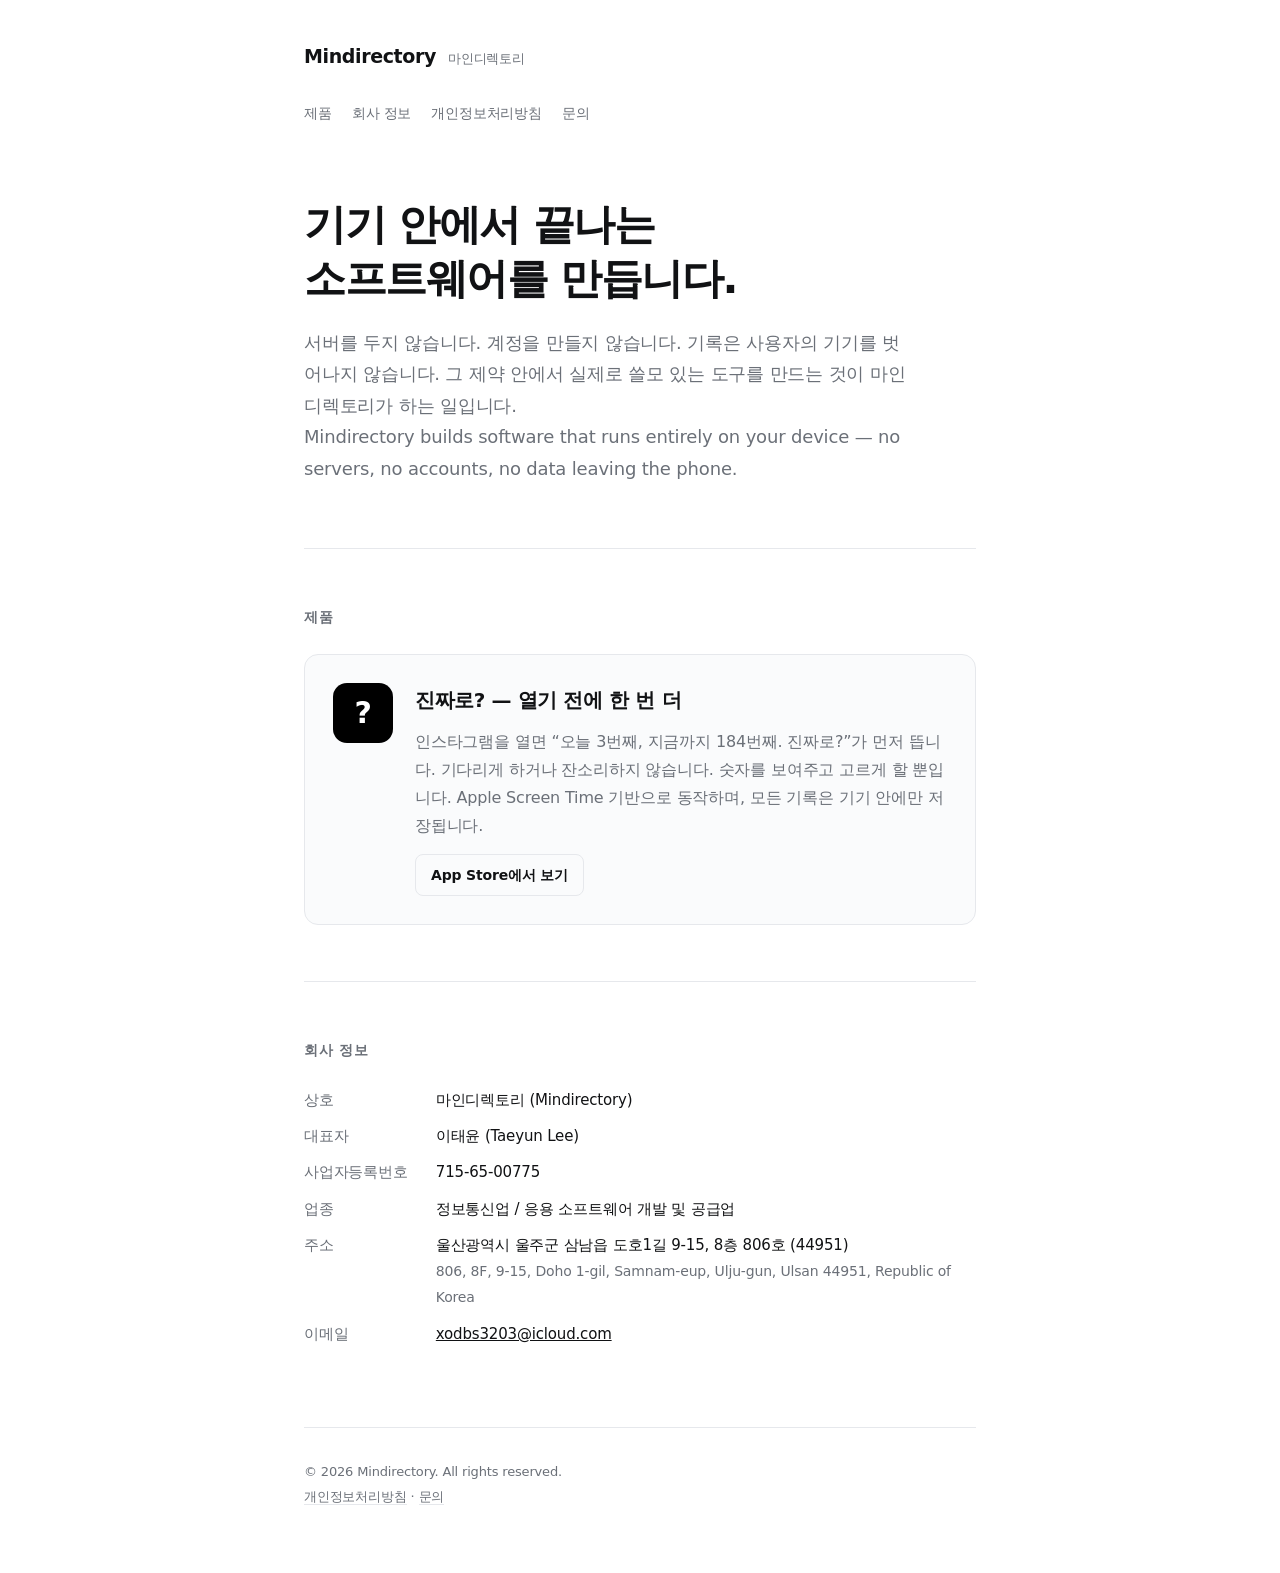
==== index.html @ 63dc5917 "feat: 마인디렉토리 회사 사이트 Google Play 조직 계정 등록에 필요한 조직 웹사이트다. 회사 정보(상호·대표자·사업자등록번호·국문/영문 주소)를 실어 D-U-N-S 및" ====
<!doctype html>
<html lang="ko">
<head>
<meta charset="utf-8">
<meta name="viewport" content="width=device-width, initial-scale=1">
<title>Mindirectory — 마인디렉토리</title>
<meta name="description" content="마인디렉토리(Mindirectory)는 기기 안에서 끝나는 소프트웨어를 만듭니다. 대표 제품: 진짜로? — 스크린타임 앱차단.">
<link rel="stylesheet" href="style.css">
</head>
<body>
<div class="wrap">

  <header>
    <a class="brand" href="./"><b>Mindirectory</b><span>마인디렉토리</span></a>
    <nav>
      <a href="#products">제품</a>
      <a href="#company">회사 정보</a>
      <a href="privacy.html">개인정보처리방침</a>
      <a href="mailto:xodbs3203@icloud.com">문의</a>
    </nav>
  </header>

  <section class="hero">
    <h1>기기 안에서 끝나는<br>소프트웨어를 만듭니다.</h1>
    <p>서버를 두지 않습니다. 계정을 만들지 않습니다. 기록은 사용자의 기기를 벗어나지 않습니다.
       그 제약 안에서 실제로 쓸모 있는 도구를 만드는 것이 마인디렉토리가 하는 일입니다.</p>
    <p class="en">Mindirectory builds software that runs entirely on your device —
       no servers, no accounts, no data leaving the phone.</p>
  </section>

  <hr>

  <section id="products">
    <h2>제품</h2>
    <div class="card">
      <div class="icon">?</div>
      <div class="body">
        <h3>진짜로? — 열기 전에 한 번 더</h3>
        <p>인스타그램을 열면 “오늘 3번째, 지금까지 184번째. 진짜로?”가 먼저 뜹니다.
           기다리게 하거나 잔소리하지 않습니다. 숫자를 보여주고 고르게 할 뿐입니다.
           Apple Screen Time 기반으로 동작하며, 모든 기록은 기기 안에만 저장됩니다.</p>
        <a class="btn" href="https://apps.apple.com/kr/app/id6792533301">App Store에서 보기</a>
      </div>
    </div>
  </section>

  <hr>

  <section id="company">
    <h2>회사 정보</h2>
    <dl>
      <dt>상호</dt><dd>마인디렉토리 (Mindirectory)</dd>
      <dt>대표자</dt><dd>이태윤 (Taeyun Lee)</dd>
      <dt>사업자등록번호</dt><dd>715-65-00775</dd>
      <dt>업종</dt><dd>정보통신업 / 응용 소프트웨어 개발 및 공급업</dd>
      <dt>주소</dt><dd>울산광역시 울주군 삼남읍 도호1길 9-15, 8층 806호 (44951)<br>
        <span class="date">806, 8F, 9-15, Doho 1-gil, Samnam-eup, Ulju-gun, Ulsan 44951, Republic of Korea</span></dd>
      <dt>이메일</dt><dd><a href="mailto:xodbs3203@icloud.com">xodbs3203@icloud.com</a></dd>
    </dl>
  </section>

  <footer>
    © 2026 Mindirectory. All rights reserved.<br>
    <a href="privacy.html">개인정보처리방침</a> · <a href="mailto:xodbs3203@icloud.com">문의</a>
  </footer>

</div>
</body>
</html>
---- style.css ----
:root{
  --bg:#ffffff; --fg:#111214; --muted:#6b7078; --line:#e6e8ec;
  --accent:#111214; --card:#fafbfc;
}
@media (prefers-color-scheme:dark){
  :root{ --bg:#0d0e10; --fg:#f2f3f5; --muted:#9aa0a8; --line:#232529;
         --accent:#f2f3f5; --card:#141619; }
}
*{box-sizing:border-box}
html{-webkit-text-size-adjust:100%}
body{
  margin:0; background:var(--bg); color:var(--fg);
  font-family:system-ui,-apple-system,"Apple SD Gothic Neo","Pretendard","Malgun Gothic",sans-serif;
  font-size:17px; line-height:1.75; letter-spacing:-.01em;
  -webkit-font-smoothing:antialiased;
}
.wrap{max-width:720px; margin:0 auto; padding:0 24px}
a{color:inherit}
hr{border:0; border-top:1px solid var(--line); margin:56px 0}

header{padding:40px 0 0}
.brand{display:flex; align-items:baseline; gap:12px; text-decoration:none}
.brand b{font-size:19px; font-weight:650; letter-spacing:-.02em}
.brand span{font-size:13px; color:var(--muted)}
nav{margin-top:28px; display:flex; gap:20px; font-size:14px; color:var(--muted)}
nav a{text-decoration:none}
nav a:hover{color:var(--fg)}

.hero{padding:72px 0 8px}
.hero h1{
  font-size:clamp(30px,6vw,42px); line-height:1.3; letter-spacing:-.035em;
  font-weight:680; margin:0 0 20px;
}
.hero p{font-size:18px; color:var(--muted); margin:0; max-width:34em}
.en{font-size:15px; color:var(--muted); margin-top:14px}

h2{font-size:14px; font-weight:650; letter-spacing:.06em; text-transform:uppercase;
   color:var(--muted); margin:0 0 24px}
h3{font-size:20px; font-weight:650; letter-spacing:-.02em; margin:0 0 10px}

.card{
  border:1px solid var(--line); border-radius:14px; background:var(--card);
  padding:28px; display:flex; gap:22px; align-items:flex-start;
}
.card .icon{
  width:60px; height:60px; border-radius:14px; flex:0 0 60px;
  background:#000; color:#fff; display:flex; align-items:center; justify-content:center;
  font-size:30px; font-weight:600;
}
.card p{margin:0 0 14px; color:var(--muted); font-size:16px}
.card .body{min-width:0}
.btn{
  display:inline-block; text-decoration:none; font-size:14px; font-weight:600;
  border:1px solid var(--line); border-radius:8px; padding:8px 15px;
}
.btn:hover{border-color:var(--fg)}

dl{margin:0; display:grid; grid-template-columns:auto 1fr; gap:10px 28px; font-size:15px}
dt{color:var(--muted); white-space:nowrap}
dd{margin:0}

footer{margin:80px 0 64px; padding-top:32px; border-top:1px solid var(--line);
       font-size:13px; color:var(--muted); line-height:1.9}
footer a{text-decoration:none; border-bottom:1px solid var(--line)}

article h2{font-size:19px; font-weight:650; text-transform:none; letter-spacing:-.02em;
           color:var(--fg); margin:44px 0 12px}
article ul{padding-left:20px; margin:0 0 16px}
article li{margin-bottom:8px}
article p{margin:0 0 16px}
.lead{font-size:19px; font-weight:600}
.date{font-size:14px; color:var(--muted)}
@media (max-width:520px){
  .card{flex-direction:column; gap:18px}
  dl{grid-template-columns:1fr; gap:2px 0}
  dt{margin-top:12px}
}
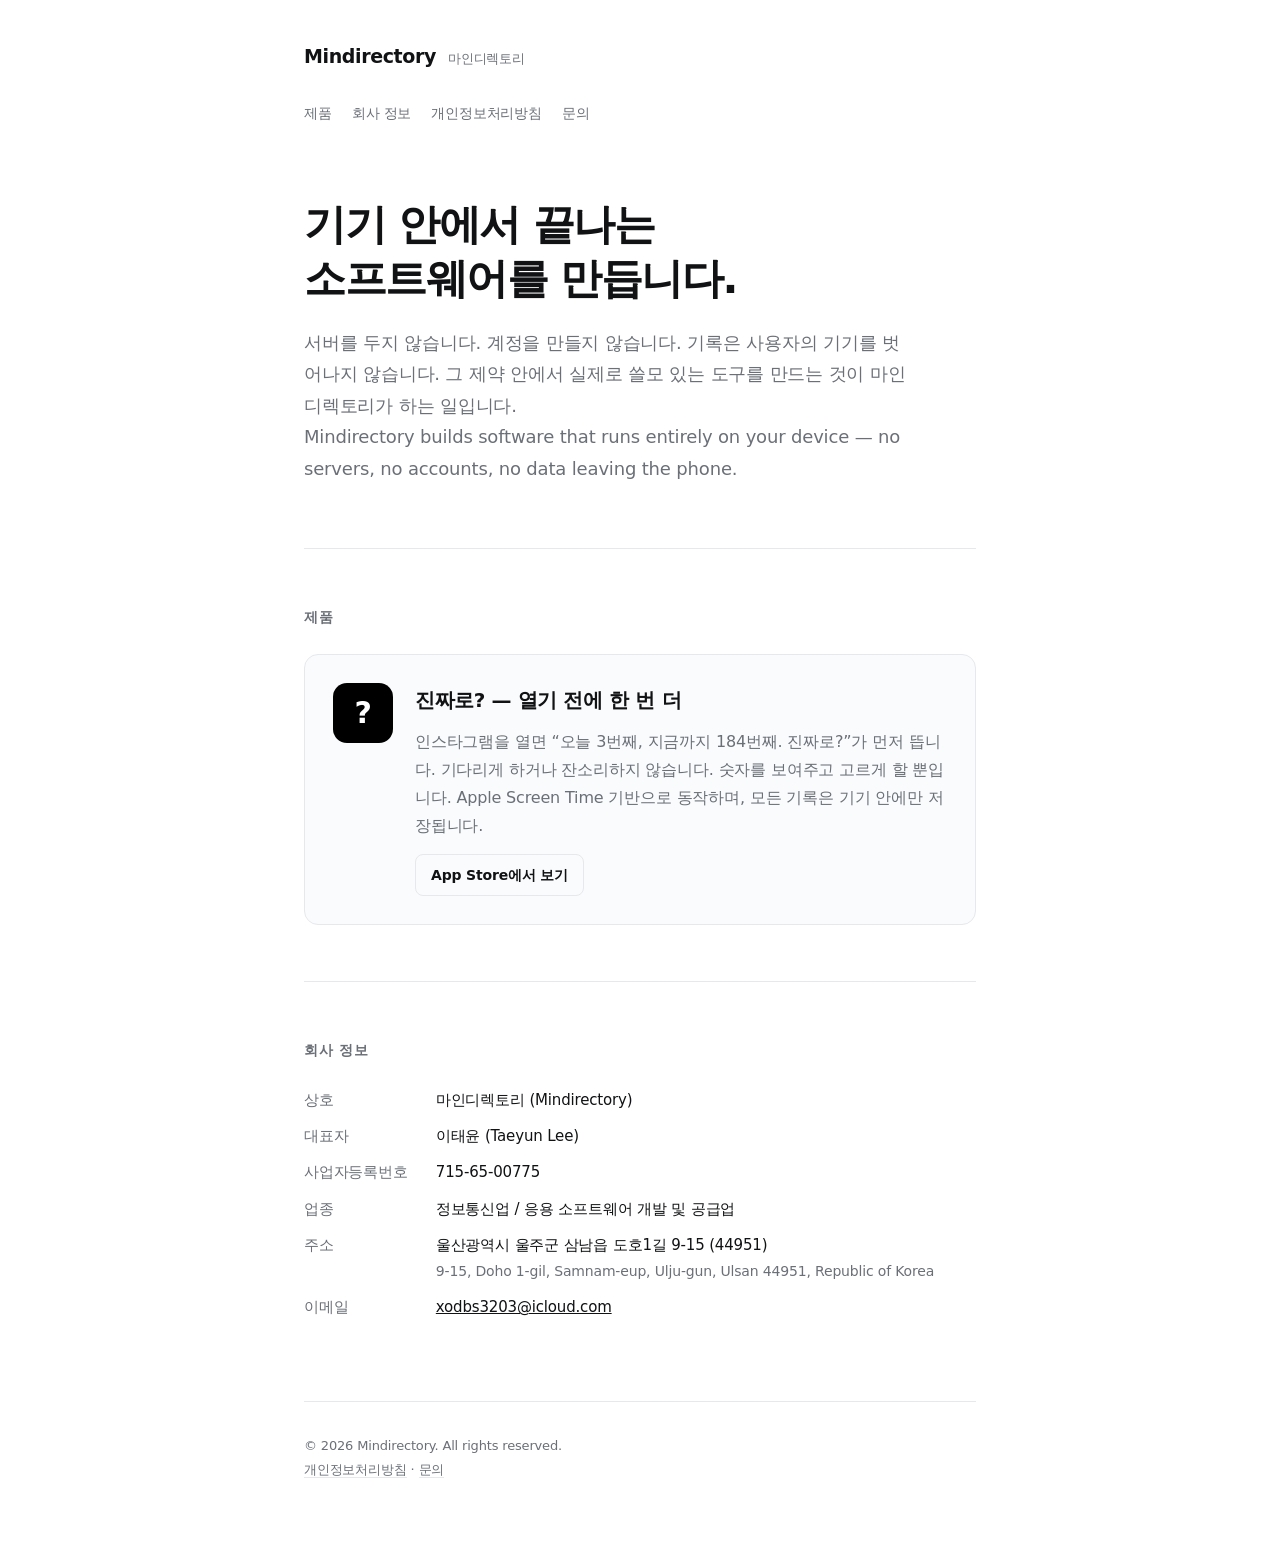
==== commit 13e4c4a6: "fix: 회사 주소에서 상세주소(호수)를 뺀다 집주소라 동호수를 공개하지 않는다. 도로명주소 9-15 까지가 완결된 주소이고 상세주소는 선택 항목이라 D-U-N-S·Play Con" ====
--- a/index.html
+++ b/index.html
@@ -53,8 +53,8 @@
       <dt>대표자</dt><dd>이태윤 (Taeyun Lee)</dd>
       <dt>사업자등록번호</dt><dd>715-65-00775</dd>
       <dt>업종</dt><dd>정보통신업 / 응용 소프트웨어 개발 및 공급업</dd>
-      <dt>주소</dt><dd>울산광역시 울주군 삼남읍 도호1길 9-15, 8층 806호 (44951)<br>
-        <span class="date">806, 8F, 9-15, Doho 1-gil, Samnam-eup, Ulju-gun, Ulsan 44951, Republic of Korea</span></dd>
+      <dt>주소</dt><dd>울산광역시 울주군 삼남읍 도호1길 9-15 (44951)<br>
+        <span class="date">9-15, Doho 1-gil, Samnam-eup, Ulju-gun, Ulsan 44951, Republic of Korea</span></dd>
       <dt>이메일</dt><dd><a href="mailto:xodbs3203@icloud.com">xodbs3203@icloud.com</a></dd>
     </dl>
   </section>
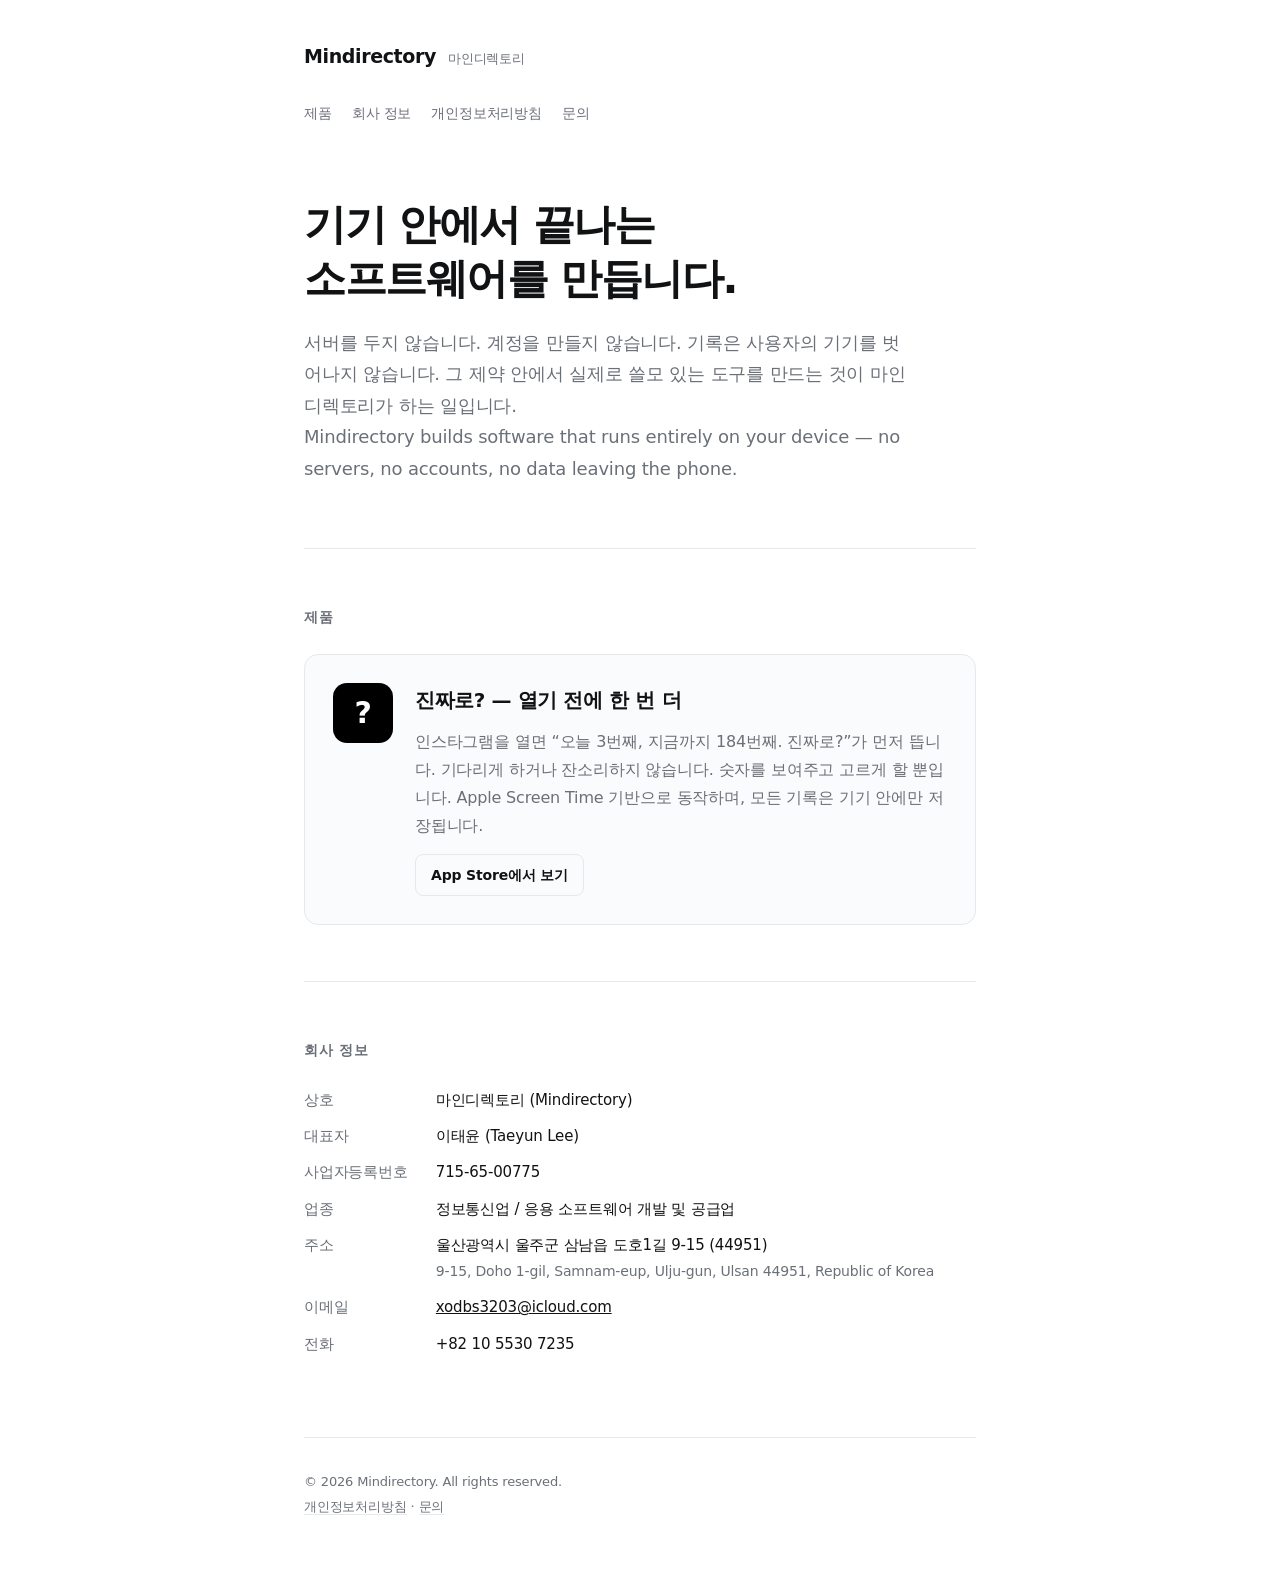
==== commit 525d3a2b: "feat: 회사 정보에 전화번호를 넣는다 D-U-N-S 신청서·Play Console 과 같은 번호를 국제 표기로 쓴다. 세 곳의 표기가 어긋나면 조직 검증에서 걸린다.  Co-A" ====
--- a/index.html
+++ b/index.html
@@ -56,6 +56,7 @@
       <dt>주소</dt><dd>울산광역시 울주군 삼남읍 도호1길 9-15 (44951)<br>
         <span class="date">9-15, Doho 1-gil, Samnam-eup, Ulju-gun, Ulsan 44951, Republic of Korea</span></dd>
       <dt>이메일</dt><dd><a href="mailto:xodbs3203@icloud.com">xodbs3203@icloud.com</a></dd>
+      <dt>전화</dt><dd>+82 10 5530 7235</dd>
     </dl>
   </section>
 
